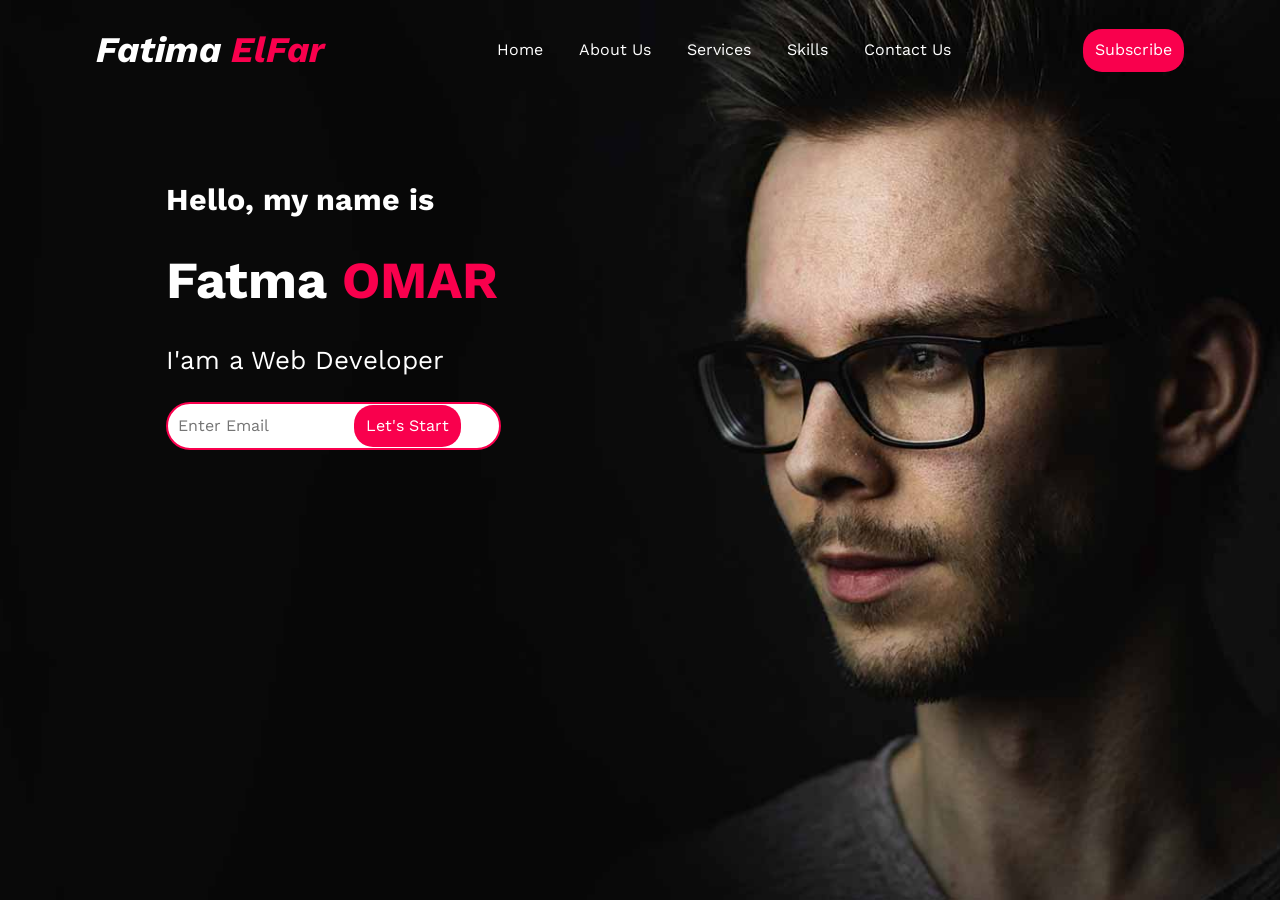
==== index.html @ 09899be8 "First Section" ====
<!DOCTYPE html>
<html lang="en">
  <head>
    <meta charset="UTF-8" />
    <meta http-equiv="X-UA-Compatible" content="IE=edge" />
    <meta name="viewport" content="width=device-width, initial-scale=1.0" />
    <link rel="stylesheet" href="css/index.css" />
    <link rel="stylesheet" href="css/all.min.css" />
    <link rel="stylesheet" href="css/normalize.css" />
    <link rel="preconnect" href="https://fonts.googleapis.com" />
    <link rel="preconnect" href="https://fonts.gstatic.com" crossorigin />
    <link
      href="https://fonts.googleapis.com/css2?family=Work+Sans:wght@300&display=swap"
      rel="stylesheet"
    />
    <title>Protofilio</title>
  </head>
  <body>
    <div class="home">
      <div class="container">
        <div class="navbar">
          <h2 class="logo"><i>Fatima <span>ElFar</span></i></h2>
          <ul class="nav_links">
            <li><a href="">Home</a></li>
            <li><a href="">About Us</a></li>
            <li><a href="">Services</a></li>
            <li><a href="">Skills</a></li>
            <li><a href="">Contact Us</a></li>
          </ul>
          <button>Subscribe</button>
        </div>
        <div class="content">
          <div class="text">
            <h3>Hello, my name is</h3>
            <h1>Fatma <span>OMAR</span></h1>
            <p>I'am a Web Developer</p>
          </div>
        </div>
        <div class="form">
          <form action="">
            <input type="email" placeholder="Enter Email" />
            <button class="btn1">Let's Start</button>
          </form>
        </div>
      </div>
    </div>
  </body>
</html>
---- css/index.css ----
:root{
    --main-col:#f9004d;
}

*{
    box-sizing: border-box;
    font-family: 'Work Sans', sans-serif;
}
body{
    background-image: url("/images/background.jpg");
    background-size: cover;
background-position: center;
}
.home 
{
    width: 100%;
    height: 100vh;
}
.container
{
    padding: 0 96px;
    margin: 0 auto;
}

.navbar
{
    display: flex;
    justify-content: space-between;
    align-items: center;
}
.logo
{
    color: white;
    font-size: 36px;
}  
span{
    color: var(--main-col)
}  
.nav_links{
    display: flex;
    flex-direction: row;

}

button
{
    border: none;
    border-radius: 19px;
    padding: 12px;
    margin-right: 16px;
    color: white;
    background-color: var(--main-col);
    transition: 0.25s;

}
.navbar button:hover
{
    color: var(--main-col);
    background-color: white;
    transform: scale(1.5);
}
li{
    margin-left: 18px;
    margin-right: 18px;
    
}
ul
{
    list-style-type: none;

}
a{
    text-decoration: none;
    color: white;
    transition: 3s;
}
.content
{
padding: 50px 70px 0 70px;

}

.text{
    color:white;
    font-size: 26px;
}
input{
    border: none;
    border-radius: 49px;
    padding: 13px 107px 13px 10px;
    border: 2px solid var(--main-col);
}
.form
{
    position: relative;
    width: 295px;
    margin: 0 0 0 70px;
}

.form button
{
    position: absolute;
    right: 0px;
    bottom: 3px;


}


.nav_links li:hover a{
    color: var(--main-col);
}




/* .container
{
    padding-left: 10px;
    padding-right: 10px;
    margin-left: auto;
    margin-right: auto;
}
.home .navbar
{
    
    display: flex;
    flex-direction: row;
    justify-content: space-between;
}

ul{
    list-style: none;

}
a{
    text-decoration: none;
}
 .home,.navbar,h2,.logo{
    color:white;
    
}
.navbar,.logo span{
    color: crimson;
}

button{
border: none;
    border-radius: 54%;
    padding: 3%;
    background-color: crimson;
    color: whlte;
    color: white;
}
.home ,ul,.nav_linkes
{
    display: flex;
    flex-direction: row;
    justify-content: space-between;
    padding: 50px;
    margin-top: -25px;
}
 */
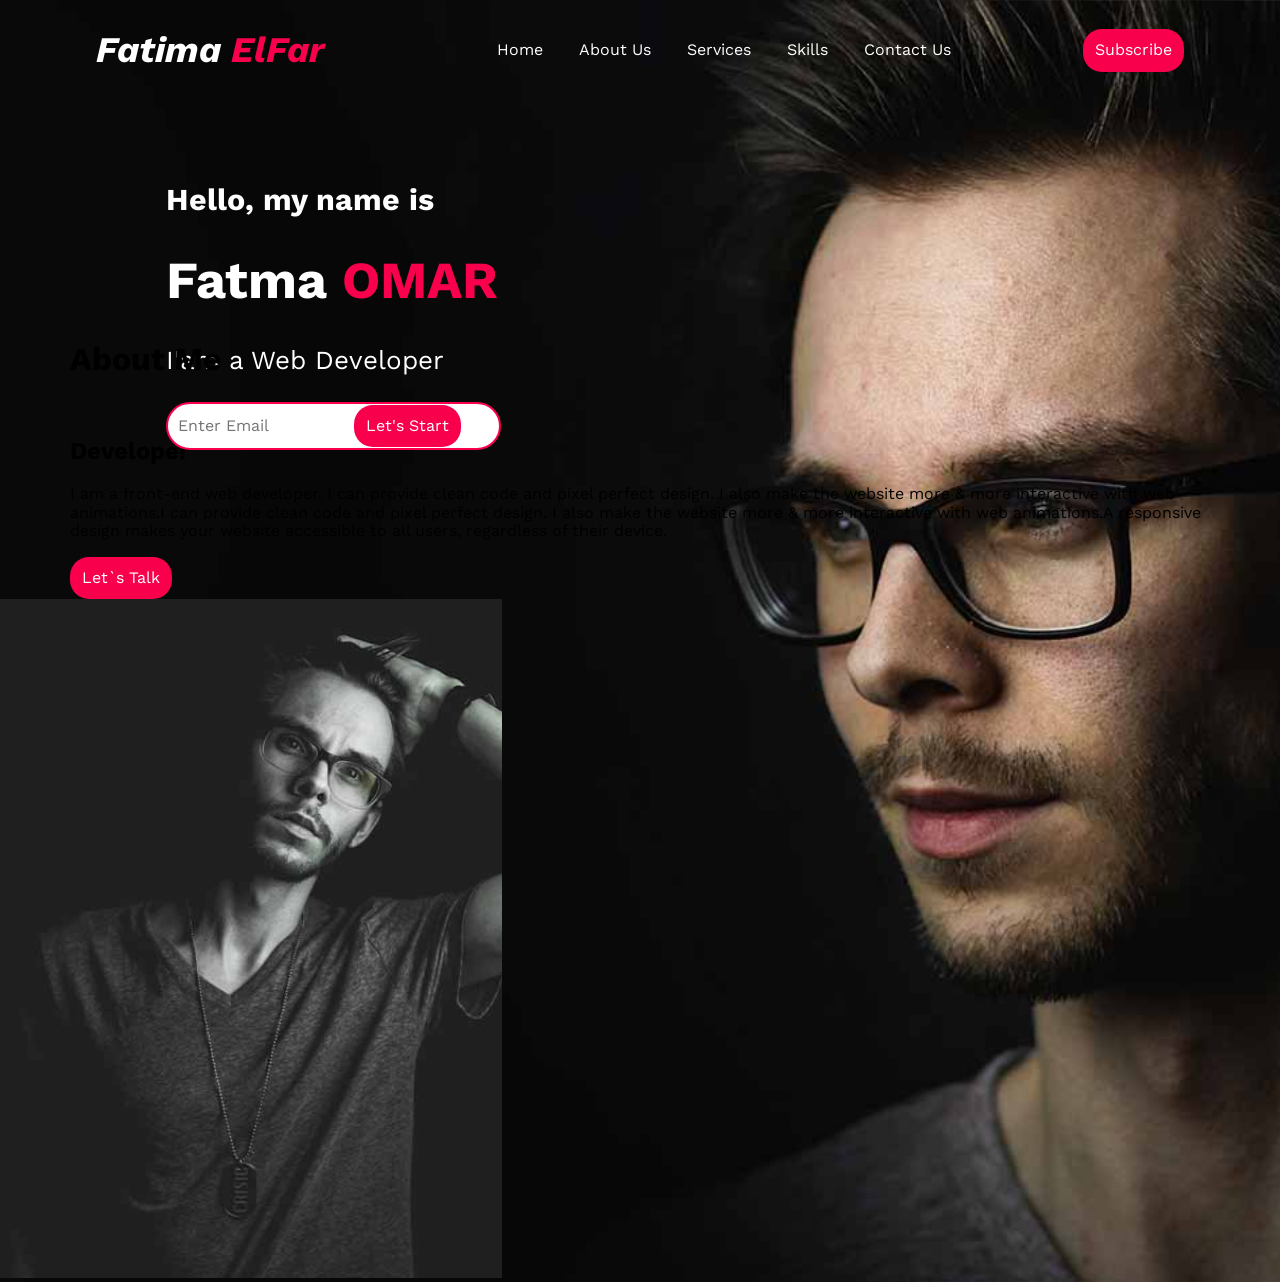
==== commit 95ab4818: "second section" ====
--- a/index.html
+++ b/index.html
@@ -44,5 +44,23 @@
         </div>
       </div>
     </div>
+    <!-- second section -->
+    <div class="about">
+    <div class="content">
+<h1>About Me</h1><br>
+<h2>Developer</h2>
+<p>I am a front-end web developer. I can provide clean code and pixel perfect design. I also make the website more & more interactive with web animations.I can provide clean code and pixel perfect design. I also make the website more & more interactive with web animations.A responsive design makes your website accessible to all users, regardless of their device.
+
+</p>
+<button>Let`s Talk</button>
+</div>
+<div class="imag">
+  <img src="/images/main-img.png" alt="">
+</div>
+    </div>
+
+
+
+
   </body>
 </html>
--- a/css/index.css
+++ b/css/index.css
@@ -14,7 +14,7 @@
 .home 
 {
     width: 100%;
-    height: 100vh;
+    height: 30vh;
 }
 .container
 {
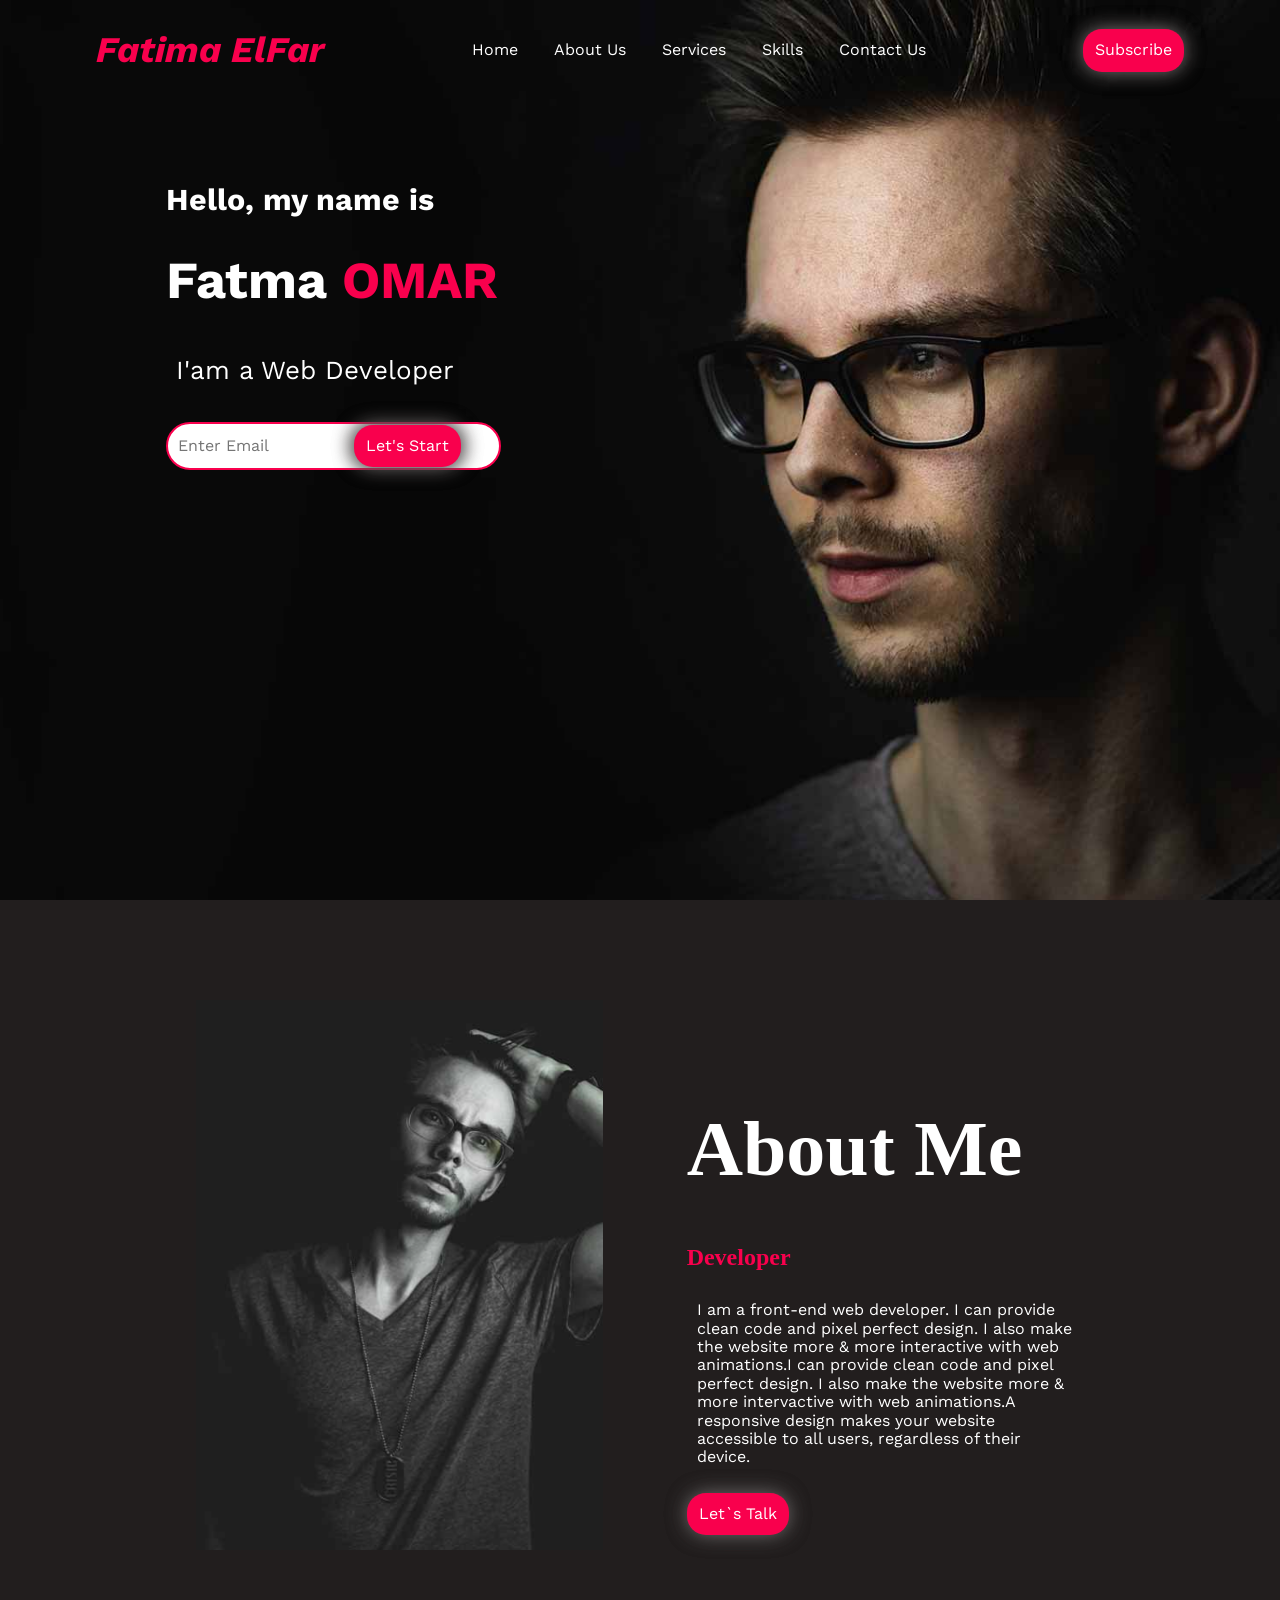
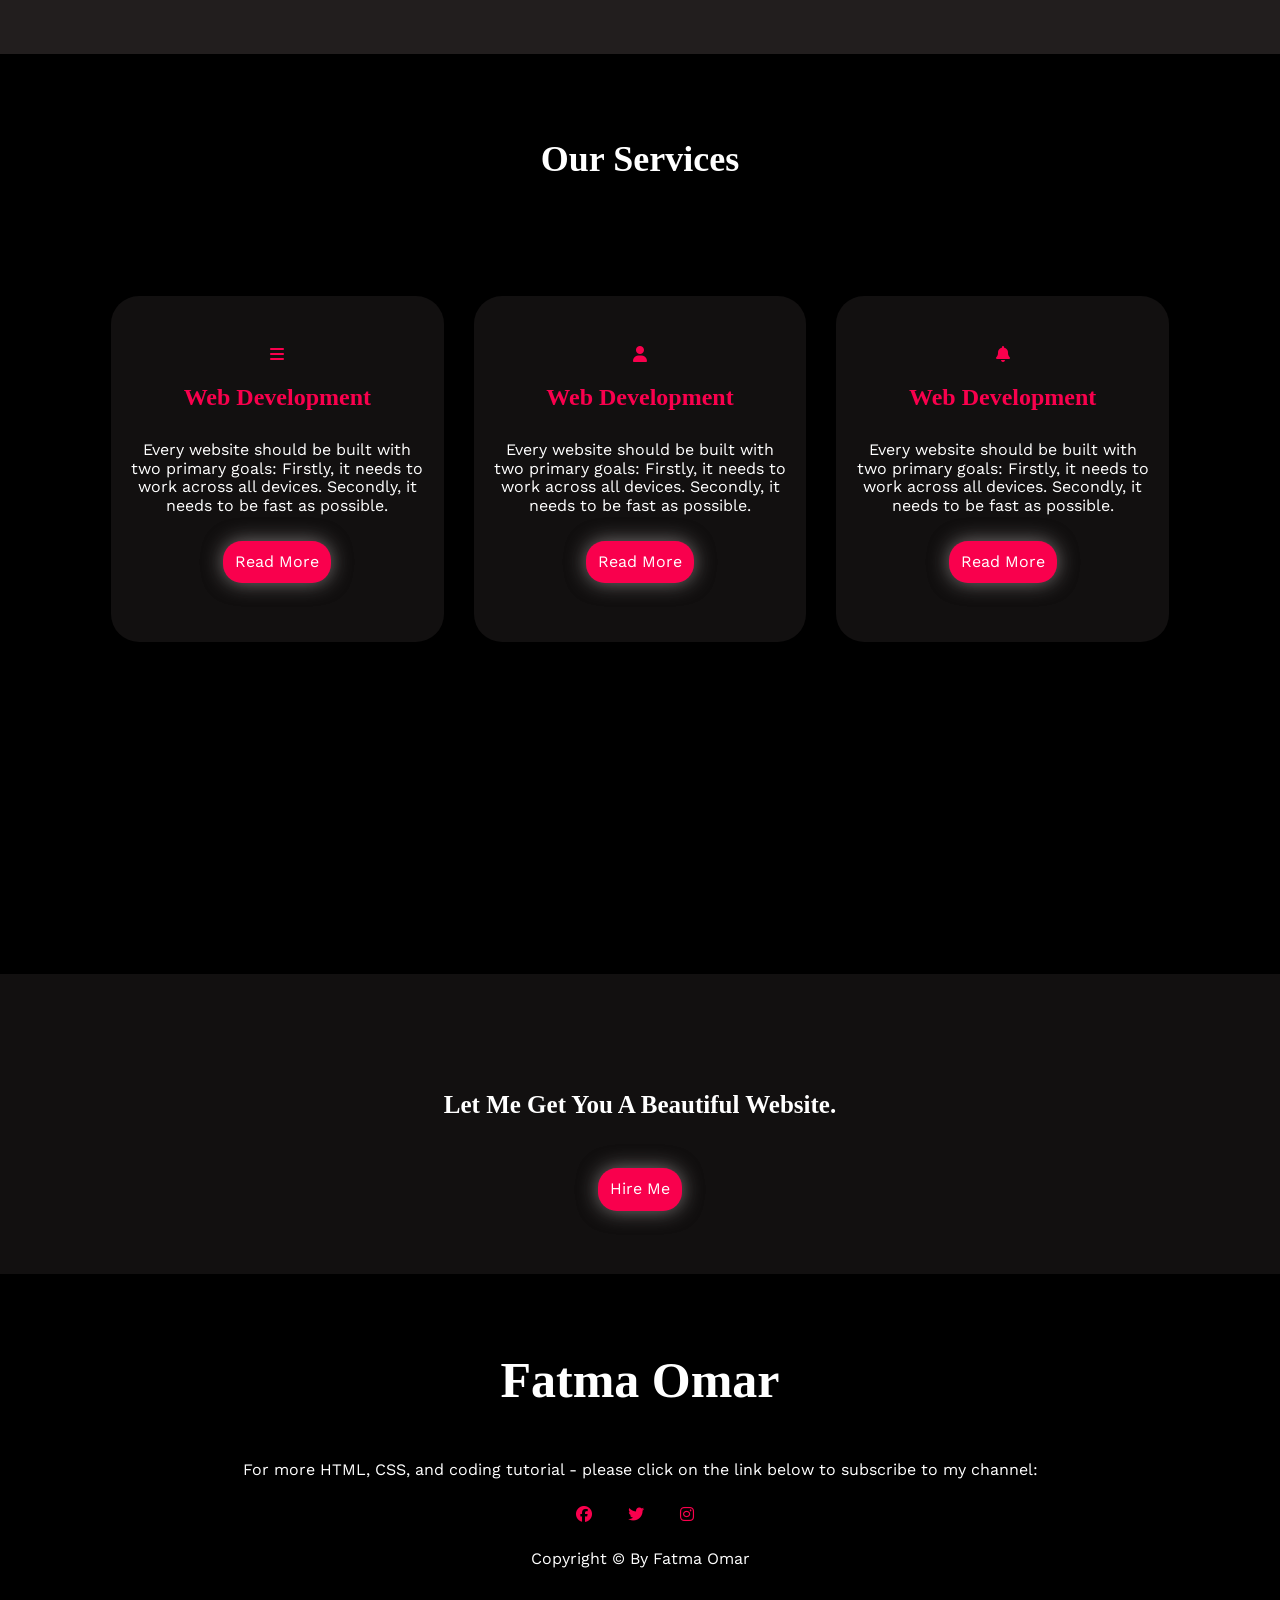
==== commit e4d8fc17: "Update Index" ====
--- a/index.html
+++ b/index.html
@@ -6,6 +6,13 @@
     <meta name="viewport" content="width=device-width, initial-scale=1.0" />
     <link rel="stylesheet" href="css/index.css" />
     <link rel="stylesheet" href="css/all.min.css" />
+    <link
+      rel="stylesheet"
+      href="https://cdnjs.cloudflare.com/ajax/libs/font-awesome/6.1.1/css/all.min.css"
+      integrity="sha512-KfkfwYDsLkIlwQp6LFnl8zNdLGxu9YAA1QvwINks4PhcElQSvqcyVLLD9aMhXd13uQjoXtEKNosOWaZqXgel0g=="
+      crossorigin="anonymous"
+      referrerpolicy="no-referrer"
+    />
     <link rel="stylesheet" href="css/normalize.css" />
     <link rel="preconnect" href="https://fonts.googleapis.com" />
     <link rel="preconnect" href="https://fonts.gstatic.com" crossorigin />
@@ -19,7 +26,9 @@
     <div class="home">
       <div class="container">
         <div class="navbar">
-          <h2 class="logo"><i>Fatima <span>ElFar</span></i></h2>
+          <h2 class="logo">
+            <i>Fatima <span>ElFar</span></i>
+          </h2>
           <ul class="nav_links">
             <li><a href="">Home</a></li>
             <li><a href="">About Us</a></li>
@@ -46,21 +55,93 @@
     </div>
     <!-- second section -->
     <div class="about">
-    <div class="content">
-<h1>About Me</h1><br>
-<h2>Developer</h2>
-<p>I am a front-end web developer. I can provide clean code and pixel perfect design. I also make the website more & more interactive with web animations.I can provide clean code and pixel perfect design. I also make the website more & more interactive with web animations.A responsive design makes your website accessible to all users, regardless of their device.
+      <div class="container">
+        <div class="imag">
+          <img src="/images/main-img.png" height="550px" alt="" />
+        </div>
 
-</p>
-<button>Let`s Talk</button>
-</div>
-<div class="imag">
-  <img src="/images/main-img.png" alt="">
-</div>
+        <div class="content2">
+          <h4>About Me</h4>
+          <br />
+          <h2>Developer</h2>
+          <p>
+            I am a front-end web developer. I can provide clean code and pixel
+            perfect design. I also make the website more & more interactive with
+            web animations.I can provide clean code and pixel perfect design. I
+            also make the website more & more intervactive with web animations.A
+            responsive design makes your website accessible to all users,
+            regardless of their device.
+          </p>
+          <button>Let`s Talk</button>
+        </div>
+      </div>
     </div>
+    <!-- thiered section -->
+    <div class="services">
+      <div class="container">
+        <div class="header">
+          <h2>our services</h2>
+        </div>
+        <div class="boxes">
+          <div class="bar">
+            <i class="fas fa-bars"></i>
+            <h2>Web Development</h2>
+            <p>
+              Every website should be built with two primary goals: Firstly, it
+              needs to work across all devices. Secondly, it needs to be fast as
+              possible.
+            </p>
+            <button>Read More</button>
+          </div>
+          <!-- second div -->
+          <div class="man">
+            <i class="fas fa-user"></i>
+            <h2>Web Development</h2>
+            <p>
+              Every website should be built with two primary goals: Firstly, it
+              needs to work across all devices. Secondly, it needs to be fast as
+              possible.
+            </p>
+            <button>Read More</button>
+          </div>
+          <!-- thired  -->
+          <div class="alarm">
+            <i class="fas fa-bell"></i>
+            <h2>Web Development</h2>
+            <p>
+              Every website should be built with two primary goals: Firstly, it
+              needs to work across all devices. Secondly, it needs to be fast as
+              possible.
+            </p>
+            <button>Read More</button>
+          </div>
+        </div>
+      </div>
+    </div>
+    <!-- fourth section -->
+    <div class="last">
+      <div class="head">
+        <h2>Let Me Get You A Beautiful Website.</h2>
+        <button>Hire Me</button>
+      </div>
+      <div class="second">
+        <h2>Fatma Omar</h2>
+        <p>
+          For more HTML, CSS, and coding tutorial - please click on the link
+          below to subscribe to my channel:
+        </p>
+      </div>
+      <div class="icon">
+        <ul class="nav_links">
+          <li>
+          <a href="#"><i class="fa-brands fa-facebook"></i></a></li>
+          <li><a href="#"><i class="fa-brands fa-twitter"></i></a></li>
+          <li><a href="#"><i class="fa-brands fa-instagram"></i></a></li>
+        </ul>
+      </div>
+      <div class="copy"> <p>Copyright © By Fatma Omar</p>
+      </div>
 
-
-
-
+    </div>
   </body>
 </html>
--- a/css/index.css
+++ b/css/index.css
@@ -1,5 +1,6 @@
 :root{
     --main-col:#f9004d;
+    --base-col:white;
 }
 
 *{
@@ -7,14 +8,15 @@
     font-family: 'Work Sans', sans-serif;
 }
 body{
+    
+}
+.home 
+{
+    width: 100%;
+    height: 100vh;
     background-image: url("/images/background.jpg");
     background-size: cover;
-background-position: center;
-}
-.home 
-{
-    width: 100%;
-    height: 30vh;
+    background-position: center;
 }
 .container
 {
@@ -39,7 +41,8 @@
 .nav_links{
     display: flex;
     flex-direction: row;
-
+    justify-content: center;
+    margin-right: 50px;
 }
 
 button
@@ -51,13 +54,16 @@
     color: white;
     background-color: var(--main-col);
     transition: 0.25s;
-
-}
+    box-shadow: 0px 0px 20px #7a7575 ,0px 0px 20px  #121010;
+
+
+}
+
 .navbar button:hover
 {
     color: var(--main-col);
     background-color: white;
-    transform: scale(1.5);
+    transform: scale(1.25);
 }
 li{
     margin-left: 18px;
@@ -110,54 +116,174 @@
 .nav_links li:hover a{
     color: var(--main-col);
 }
-
-
-
-
-/* .container
-{
-    padding-left: 10px;
-    padding-right: 10px;
-    margin-left: auto;
-    margin-right: auto;
-}
-.home .navbar
-{
+.about 
+{
+     background-color: #221e1e; 
+     padding :100px 0;
+}
+ .about .container{
+     display: flex;
+     width: 1200;
+ }
+ .content2 {
+     margin: 0px 0px 0px 84px;
+     
+     width: 400px;
+ }
+ 
+ .imag{
+     margin-left:100px ;
+ }
+ 
+h4{
+    font-size: 78px;
+    text-transform: capitalize;
+    margin-bottom: 12px;
+    color:var(--base-col);
+    font-family: boled;
+}
+h2{
+    color: var(--main-col);
+    font-family: boled;
+}
+p{
+
+    color: var(--base-col);
+    padding: 10px;
+}
+
+.content2  button:hover{
+    color: var(--main-col);
+    background-color: var(--base-col);
+    transform: scale(1.25);
+
+}
+/* section three */
+.services{
+    background-color:black; 
+    padding :100px 0;
+    width:100%;
+height: 100vh;
+}
+.services .container{
+    display: flex;
+    flex-direction: column;
+    margin-top: -45px;
+}
+.header{
+    text-align: center;
+}
+.header h2{
+    font-size: 36px;
+    color: var(--base-col);
+    text-transform: capitalize;
+
+}
+.boxes{
+    display: flex;
+    margin-top: 70px;
+    justify-content: space-between;
+}
+.bar{
+    border: none;
+    border-radius: 28px;
+    background-color: #121010;
+    padding: 5px;
+    padding-top: 50px;
+    text-align: center;
+    margin: 15px;
+    height: 346px;
+}
+
+ .boxes button:hover{
+    color: var(--main-col);
+    background-color: var(--base-col);
+
+
+ }
+ 
+ .man{
+    border: none;
+    border-radius: 28px;
+    background-color:#121010;
+    padding: 5px;
+    padding-top: 50px;
+    text-align: center;
+    margin: 15px;
+    height: 346px;
+
+ }
+ i{
+     color: var(--main-col);
+ }
+ .alarm{
+    border: none;
+    border-radius: 28px;
+    background-color: #121010;
+    padding: 5px;
+    padding-top: 50px;
+    text-align: center;
+    margin: 15px;
+    height: 346px;
+
+ }
+ .last{
+     width: 100%;
+     height: 100vh;
+     background-color: black;
+     margin-top: auto;
+     position: relative;
+     padding :20px 0;
+ }
+ .head{
+    background-color: #121010;
+    height: 300px;
+    margin: 0 auto;
+    text-align: center;
+
+ }
+ .head h2{
+    color: var(--base-col);
+    text-align: center;
+    padding: 117px 0px 48px 0px;
+    text-transform: capitalize;
+    font-size: 25px;
+    font-family: boled;
+    margin: 0 auto;
+ }
+ .second{
+     margin-top: 78px;
+     text-align: center;
+ }
+ 
+ .head button:hover{
+    color: var(--main-col);
+    background-color: var(--base-col);
+
+ }
+ .second h2{
+     font-size: 50px;
+     color: var(--base-col);
+     font-family: boled;
+ }
+  .last.second p{
+     padding: -4px;
+ }
+ .icon{
+     margin: 0 auto;
+ }
+.copy{
+    text-align: center;
+}
+i{
+    transition: 0.4s;
+    cursor: pointer;
+    box-shadow: inset;
     
-    display: flex;
-    flex-direction: row;
-    justify-content: space-between;
-}
-
-ul{
-    list-style: none;
-
-}
-a{
-    text-decoration: none;
-}
- .home,.navbar,h2,.logo{
-    color:white;
-    
-}
-.navbar,.logo span{
-    color: crimson;
-}
-
-button{
-border: none;
-    border-radius: 54%;
-    padding: 3%;
-    background-color: crimson;
-    color: whlte;
-    color: white;
-}
-.home ,ul,.nav_linkes
-{
-    display: flex;
-    flex-direction: row;
-    justify-content: space-between;
-    padding: 50px;
-    margin-top: -25px;
-}
- */+}
+i:hover{
+    transform: scale(1.3);
+    color: white;
+    box-shadow: 0px 0px 20px #7a7575 ,0px 0px 20px rgb(205, 174, 174);
+   
+}
